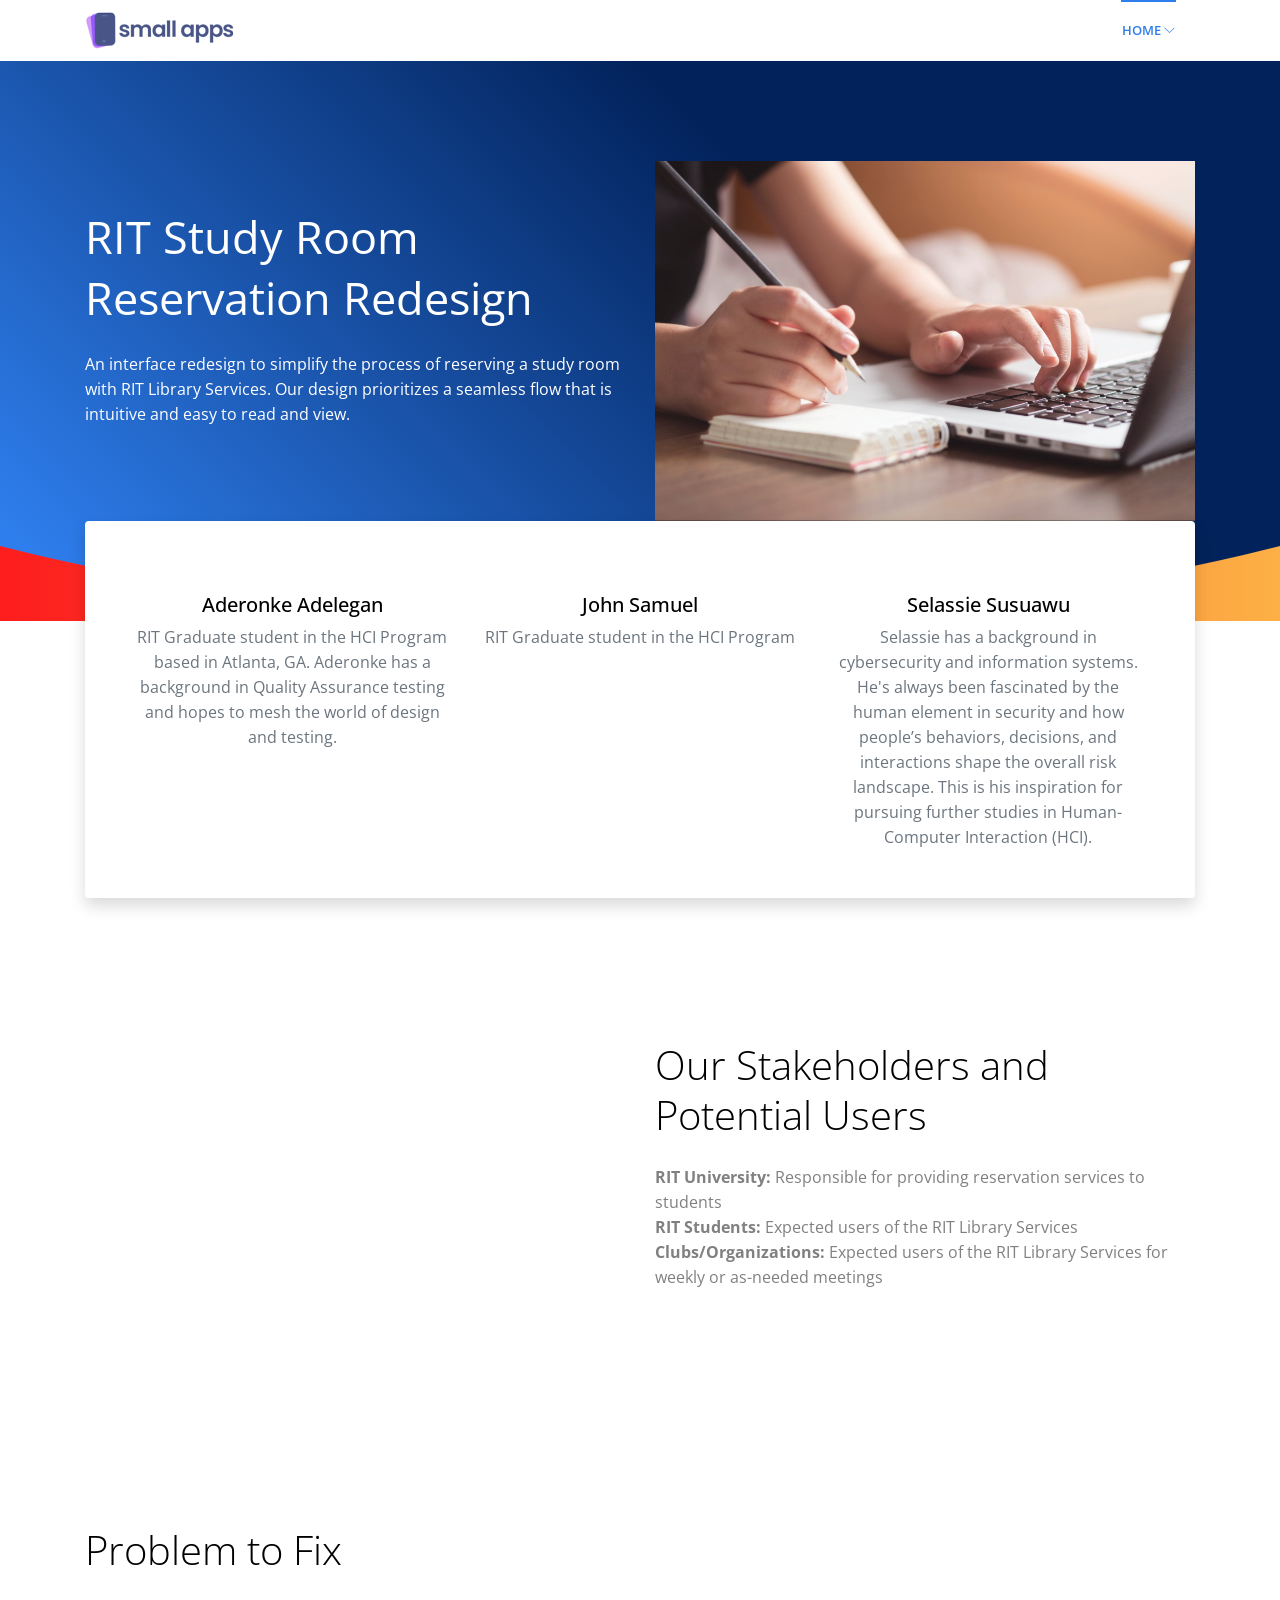
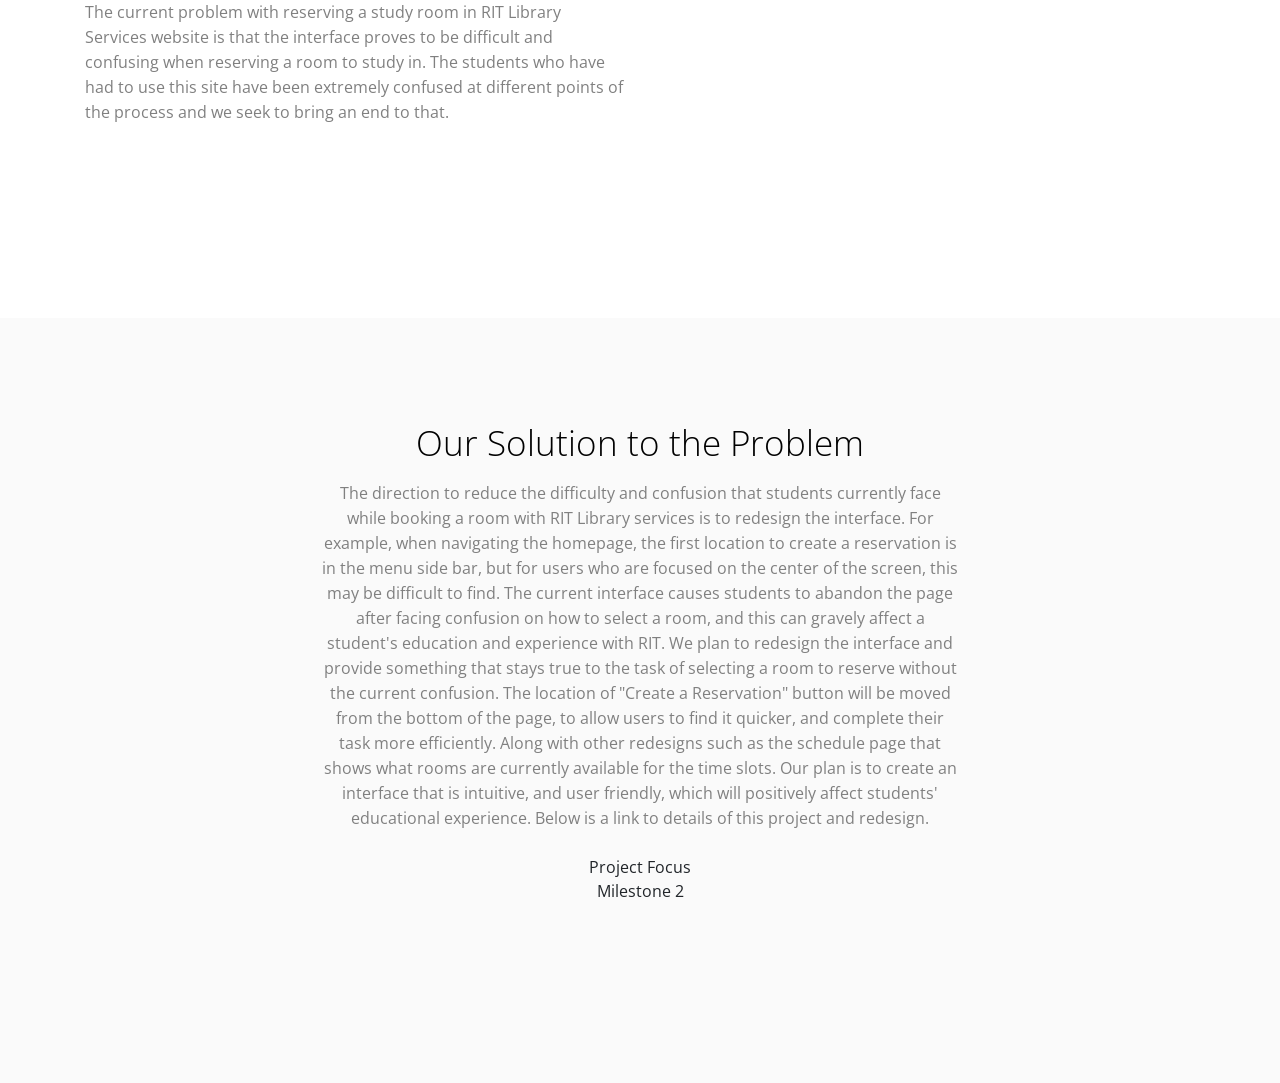
==== index.html @ 020a21c7 "Update index.html" ====
<!-- 
THEME: Small Apps | Bootstrap App Landing Template
VERSION: 1.0.0
AUTHOR: Themefisher

HOMEPAGE: https://themefisher.com/products/small-apps-free-app-landing-page-template/
DEMO: https://demo.themefisher.com/small-apps/
GITHUB: https://github.com/themefisher/Small-Apps-Bootstrap-App-Landing-Template

Get HUGO Version : https://themefisher.com/products/small-apps-hugo-app-landing-theme/

WEBSITE: https://themefisher.com
TWITTER: https://twitter.com/themefisher
FACEBOOK: https://www.facebook.com/themefisher
-->

<!DOCTYPE html>
<html lang="en">
<head>

  <!-- Basic Page Needs
  ================================================== -->
  <meta charset="utf-8">
  <title>Small Apps | Bootstrap App Landing Template</title>

  <!-- Mobile Specific Metas
  ================================================== -->
  <meta http-equiv="X-UA-Compatible" content="IE=edge">
  <meta name="description" content="Bootstrap App Landing Template">
  <meta name="viewport" content="width=device-width, initial-scale=1.0, maximum-scale=5.0">
  <meta name="author" content="Themefisher">
  <meta name="generator" content="Themefisher Small Apps Template v1.0">

  <!-- Favicon -->
  <link rel="shortcut icon" type="image/x-icon" href="images/favicon.png" />
  
  <!-- PLUGINS CSS STYLE -->
  <link rel="stylesheet" href="plugins/bootstrap/bootstrap.min.css">
  <link rel="stylesheet" href="plugins/themify-icons/themify-icons.css">
  <link rel="stylesheet" href="plugins/slick/slick.css">
  <link rel="stylesheet" href="plugins/slick/slick-theme.css">
  <link rel="stylesheet" href="plugins/fancybox/jquery.fancybox.min.css">
  <link rel="stylesheet" href="plugins/aos/aos.css">

  <!-- CUSTOM CSS -->
  <link href="css/style.css" rel="stylesheet">

</head> <!-- ← Close head tag properly -->

<body class="body-wrapper" data-spy="scroll" data-target=".privacy-nav">

<!-- NAVBAR -->
<nav class="navbar main-nav navbar-expand-lg px-2 px-sm-0 py-2 py-lg-0">
  <div class="container">
    <a class="navbar-brand" href="index.html"><img src="images/logo.png" alt="logo"></a>
    <button class="navbar-toggler" type="button" data-toggle="collapse" data-target="#navbarNav"
      aria-controls="navbarNav" aria-expanded="false" aria-label="Toggle navigation">
      <span class="ti-menu"></span>
    </button>

    <div class="collapse navbar-collapse" id="navbarNav">
      <ul class="navbar-nav ml-auto">
        <li class="nav-item dropdown active">
          <a class="nav-link dropdown-toggle" href="#" data-toggle="dropdown">Home
            <span><i class="ti-angle-down"></i></span>
          </a>
          <!-- Dropdown list -->
          <ul class="dropdown-menu">
            <li><a class="dropdown-item active" href="index.html">Homepage</a></li>
            <li><a class="dropdown-item" href="homepage-2.html">Project Focus</a></li>
            <li><a class="dropdown-item active3" href="homepage-3.html">Milestone 2</a></li>

			
          <ul class="dropdown-menu">
            <li><a class="dropdown-item" href="team.html">Team</a></li>
            <li><a class="dropdown-item" href="career.html">Career</a></li>
            <li><a class="dropdown-item" href="blog.html">Blog</a></li>
            <li><a class="dropdown-item" href="blog-single.html">Blog Single</a></li>
            <li><a class="dropdown-item" href="privacy-policy.html">Privacy</a></li>
            <li><a class="dropdown-item" href="FAQ.html">FAQ</a></li>
            <li><a class="dropdown-item" href="sign-in.html">Sign In</a></li>
            <li><a class="dropdown-item" href="sign-up.html">Sign Up</a></li>
            <li><a class="dropdown-item" href="404.html">404</a></li>
            <li><a class="dropdown-item" href="comming-soon.html">Coming Soon</a></li>

           
        <li class="nav-item"><a class="nav-link" href="about.html">About</a></li>
        <li class="nav-item"><a class="nav-link" href="contact.html">Contact</a></li>
      </ul>
    </div>
  </div>
</nav>

<!-- HERO SECTION -->
<style>
  .gradient-banner {
    background: linear-gradient(to right, #FD1D1D, #FCB045);
    color: white;
    padding: 100px 0;
    text-align: center;
  }
</style>

<section class="section gradient-banner">
  <div class="shapes-container">
    <!-- Shapes (for animation effects) -->
    <!-- ... Keep shapes here if needed -->
  </div>

  <div class="container">
    <div class="row align-items-center">
      <div class="col-md-6 order-2 order-md-1 text-center text-md-left">
        <h1 class="text-white mb-4"><b>RIT Study Room Reservation Redesign</b></h1>
        <p class="text-white mb-5">An interface redesign to simplify the process of reserving a study room with RIT Library Services. Our design prioritizes a seamless flow that is intuitive and easy to read and view.</p>
      </div>
      <div class="col-md-6 text-center order-1 order-md-2">
        <img class="img-fluid" src="images/laptop.jpg" alt="Laptop">
      </div>
    </div>
  </div>
</section>

<!-- ABOUT TEAM SECTION -->
<section class="section pt-0 position-relative pull-top">
  <div class="container">
    <div class="rounded shadow p-5 bg-white">
      <div class="row">
        <div class="col-lg-4 col-md-6 mt-5 mt-md-0 text-center">
          <h3 class="mt-4 text-capitalize h5">Aderonke Adelegan</h3>
          <p class="regular text-muted">RIT Graduate student in the HCI Program based in Atlanta, GA. Aderonke has a background in Quality Assurance testing and hopes to mesh the world of design and testing.</p>
        </div>
        <div class="col-lg-4 col-md-6 mt-5 mt-md-0 text-center">
          <h3 class="mt-4 text-capitalize h5">John Samuel</h3>
          <p class="regular text-muted">RIT Graduate student in the HCI Program</p>
        </div>
        <div class="col-lg-4 col-md-12 mt-5 mt-lg-0 text-center">
          <h3 class="mt-4 text-capitalize h5">Selassie Susuawu</h3>
          <p class="regular text-muted">Selassie has a background in cybersecurity and information systems. He's always been fascinated by the human element in security and how people’s behaviors, decisions, and interactions shape the overall risk landscape. This is his inspiration for pursuing further studies in Human-Computer Interaction (HCI).</p>
        </div>
      </div>
    </div>
  </div>
</section>

<!-- STAKEHOLDERS SECTION -->
<section class="feature section pt-0">
  <div class="container">
    <div class="row">
      <div class="col-lg-6 ml-auto justify-content-center">
        <div class="image-content" data-aos="fade-right">
          <img class="img-fluid" src="images/laptop.jpg" alt="Laptop">
        </div>
      </div>
      <div class="col-lg-6 mr-auto align-self-center">
        <div class="feature-content">
          <h2>Our Stakeholders and Potential Users</h2>
          <p class="desc">
            <b>RIT University:</b> Responsible for providing reservation services to students<br>
            <b>RIT Students:</b> Expected users of the RIT Library Services<br>
            <b>Clubs/Organizations:</b> Expected users of the RIT Library Services for weekly or as-needed meetings
          </p>
        </div>
      </div>
    </div>
  </div>
</section>

<!-- PROBLEM SECTION -->
<section class="feature section pt-0">
  <div class="container">
    <div class="row">
      <div class="col-lg-6 ml-auto align-self-center">
        <div class="feature-content">
          <h2>Problem to Fix</h2>
          <p>The current problem with reserving a study room in RIT Library Services website is that the interface proves to be difficult and confusing when reserving a room to study in. The students who have had to use this site have been extremely confused at different points of the process and we seek to bring an end to that.</p>
        </div>
      </div>
      <div class="col-lg-6">
        <div class="image-content" data-aos="fade-left">
          <img class="img-fluid" src="images/Problem-solving.jpg" alt="Problem solving">
        </div>
      </div>
    </div>
  </div>
</section>

<!-- SOLUTION SECTION -->
<section class="service section bg-gray">
  <div class="container-fluid p-0">
    <div class="row">
      <div class="col-lg-12">
        <div class="section-title">
          <h2>Our Solution to the Problem</h2>
          <p>
            The direction to reduce the difficulty and confusion that students currently face while booking a room with RIT Library services is to redesign the interface. For example, when navigating the homepage, the first location to create a reservation is in the menu side bar, but for users who are focused on the center of the screen, this may be difficult to find. The current interface causes students to abandon the page after facing confusion on how to select a room, and this can gravely affect a student's education and experience with RIT. We plan to redesign the interface and provide something that stays true to the task of selecting a room to reserve without the current confusion. The location of "Create a Reservation" button will be moved from the bottom of the page, to allow users to find it quicker, and complete their task more efficiently. Along with other redesigns such as the schedule page that shows what rooms are currently available for the time slots. Our plan is to create an interface that is intuitive, and user friendly, which will positively affect students' educational experience. Below is a link to details of this project and redesign.
          </p>
          <br>
          <a href="homepage-2.html">Project Focus</a><br>
          <a href="homepage-3.html">Milestone 2</a>
        </div>
      </div>
    </div>
  </div>
</section>

 
  <!-- JAVASCRIPTS -->
  <script src="plugins/jquery/jquery.min.js"></script>
  <script src="plugins/bootstrap/bootstrap.min.js"></script>
  <script src="plugins/slick/slick.min.js"></script>
  <script src="plugins/fancybox/jquery.fancybox.min.js"></script>
  <script src="plugins/syotimer/jquery.syotimer.min.js"></script>
  <script src="plugins/aos/aos.js"></script>
---- css/style.css ----
/*
THEME: Small Apps | Bootstrap App Landing Template
VERSION: 1.0.0
AUTHOR: Themefisher

HOMEPAGE: https://themefisher.com/products/small-apps-free-app-landing-page-template/
DEMO: https://demo.themefisher.com/small-apps/
GITHUB: https://github.com/themefisher/Small-Apps-Bootstrap-App-Landing-Template

Get HUGO Version : https://themefisher.com/products/small-apps-hugo-app-landing-theme/

WEBSITE: https://themefisher.com
TWITTER: https://twitter.com/themefisher
FACEBOOK: https://www.facebook.com/themefisher
*/
/*=== MEDIA QUERY ===*/
@import url("https://fonts.googleapis.com/css?family=Lora:400,400i|Open+Sans:300,400,600,700,800");
body {
  font-family: "Open Sans", sans-serif;
  -webkit-font-smoothing: antialiased;
}

h1, h2, h3, h4, h5, h6 {
  font-family: "Open Sans", sans-serif;
  color: #000;
  font-weight: 300;
}

h1 {
  font-size: 45px;
  line-height: 61px;
}

h2 {
  font-size: 40px;
  line-height: 50px;
}

h3 {
  font-size: 20px;
  line-height: 30px;
}

p, li, blockquote, label {
  font-size: 16px;
  letter-spacing: 0;
  line-height: 25px;
  color: #808080;
  margin-bottom: 0;
}

cite {
  font-size: 14px;
  font-style: normal;
}

.lora {
  font-family: "Lora", serif;
  font-style: italic;
}

.form-control::-webkit-input-placeholder {
  color: #808080;
  line-height: 25px;
  font-size: 16px;
}

ul.app-badge {
  margin-bottom: 60px;
}

ul.app-badge li a img {
  width: 150px;
  height: auto;
}

@media (max-width: 400px) {
  ul.app-badge li {
    margin-bottom: 10px;
  }
}

ul.post-tag {
  margin-bottom: 20px;
}

ul.post-tag li {
  font-size: 14px;
}

ul.post-tag li img {
  width: 25px;
  height: 25px;
  border-radius: 100%;
  margin-right: 5px;
}

ul.post-tag li a {
  font-size: 14px;
}

ul.post-tag li:last-child {
  margin-left: 25px;
}

ul.social-links {
  margin-bottom: 0;
}

ul.social-links li:first-child a {
  padding-left: 0;
}

ul.social-links li a {
  padding: 0 15px;
  display: block;
}

ul.social-links li a i {
  font-size: 20px;
  color: #000;
}

body {
  overflow-x: hidden;
}

.shadow, .service .service-box, .founder img, .team-sm .image img, .job-list .block, .privacy .block, .user-login .block .image img, .coming-soon .block .count-down .syotimer-cell {
  box-shadow: 0 7px 20px 0 rgba(0, 0, 0, 0.08);
}

.overlay:before {
  content: '';
  background: rgba(105, 140, 230, 0.1);
  position: absolute;
  top: 0;
  left: 0;
  right: 0;
  bottom: 0;
}

a {
  font-size: inherit;
  color: inherit;
}

a:focus,
a:hover {
  color: #2e7eed;
  text-decoration: none;
}

.bg-gray {
  background: #fafafa;
}

.bg-blue {
  background: #2e7eed;
}

.bg-1 {
  background: url(../images/background/promo-video-back.jpg) fixed no-repeat;
  background-size: cover;
}

.bg-coming-soon {
  background: url(../images/background/comming-soon.jpg) fixed no-repeat;
  background-size: cover;
  background-position: bottom;
}

.section {
  padding: 100px 0;
}

.section-title {
  text-align: center;
  margin-bottom: 80px;
}

.section-title h2 {
  font-size: 35px;
  margin-bottom: 13px;
}

.section-title p {
  width: 50%;
  margin: 0 auto;
}

@media (max-width: 480px) {
  .section-title p {
    width: 100%;
  }
}

.page-title {
  text-align: center;
}

.video {
  position: relative;
}

.video:before {
  border-radius: 3px;
}

.video img {
  width: 100%;
  border-radius: 8px;
}

.video .video-button {
  position: absolute;
  left: 0;
  top: 0;
  display: flex;
  justify-content: center;
  align-items: center;
  width: 100%;
  height: 100%;
}

.video .video-box a {
  width: 100%;
  height: 100%;
  display: flex;
  justify-content: center;
  align-items: center;
}

.video .video-box a i {
  height: 125px;
  width: 125px;
  font-size: 40px;
  background: #2e7eed;
  border-radius: 100%;
  color: #fff;
  line-height: 125px;
  text-align: center;
}

@media (max-width: 992px) {
  .video .video-box a i {
    height: 80px;
    width: 80px;
    line-height: 80px;
    font-size: 22px;
  }
}

.video .video-box a iframe {
  width: 100%;
  height: 100%;
}

.form-control.main {
  background: #fff;
  padding: 15px 20px;
  height: 48px;
  margin-bottom: 20px;
  border: 1px solid #cccccc;
  font-size: 14px;
}

.form-control.main:focus {
  border: 1px solid #2e7eed;
  box-shadow: none;
}

textarea.form-control.main {
  height: initial;
}

.form-control::-webkit-input-placeholder {
  color: #808080;
  font-size: 14px;
}

.left {
  overflow: hidden;
}

.left img {
  margin-left: -40px;
}

@media (max-width: 768px) {
  .left img {
    margin-left: 0;
    margin-bottom: 30px;
  }
}

.right {
  overflow: hidden;
}

.right img {
  margin-left: 40px;
}

@media (max-width: 768px) {
  .right img {
    margin-left: 0;
  }
}

.hide-overflow, .service {
  overflow: hidden;
}

.nav-up {
  top: -70px;
}

button:focus,
.slick-slide:focus {
  outline: 0;
}

.btn {
  text-transform: uppercase;
}

.btn-download {
  padding: 20px 35px;
  font-size: 14px;
  background: #fff;
  color: #2e7eed;
}

.btn-download span {
  margin-left: 5px;
  font-size: 20px;
}

.btn-main {
  padding: 25px 45px;
  border-radius: 3px;
  background: #2e7eed;
  color: #fff;
  outline: none;
}

.btn-main:hover {
  color: #fff;
}

.btn-main:focus {
  color: #fff;
  box-shadow: none;
}

.btn-main-md {
  padding: 17px 38px;
  border-radius: 3px;
  background: #2e7eed;
  color: #fff;
  outline: none;
}

.btn-main-md:hover {
  color: #fff;
}

.btn-main-md:focus {
  color: #fff;
  box-shadow: none;
}

.btn-main-sm {
  padding: 15px 35px;
  border-radius: 3px;
  background: #2e7eed;
  color: #fff;
  outline: none;
  font-size: 14px;
}

.btn-main-sm:hover {
  color: #fff;
}

.btn-main-sm:focus {
  color: #fff;
  box-shadow: none;
}

.btn-white {
  background: white;
  color: #2e7eed;
}

.btn-rounded-icon {
  border-radius: 100px;
  color: #fff;
  border: 1px solid #fff;
  padding: 13px 50px;
}

.main-nav {
  background: #fff;
  z-index: 1;
}

.main-nav .navbar-brand {
  padding: 0;
}

.main-nav .navbar-nav .nav-item {
  position: relative;
  font-family: "Open Sans", sans-serif;
}

.main-nav .navbar-nav .nav-item .nav-link {
  position: relative;
  text-align: center;
  font-size: 13px;
  text-transform: uppercase;
  font-weight: 600;
  color: #000;
  padding-left: 20px;
  padding-right: 20px;
  line-height: 45px;
}

@media (max-width: 992px) {
  .main-nav .navbar-nav .nav-item .nav-link {
    line-height: 25px;
  }
}

.main-nav .navbar-nav .nav-item .nav-link span i {
  font-size: 11px;
}

.main-nav .navbar-nav .nav-item.active .nav-link {
  color: #2e7eed;
}

.main-nav .navbar-nav .nav-item.active .nav-link:before {
  content: '';
  background: #2e7eed;
  width: 60%;
  height: 2px;
  position: absolute;
  top: 0;
  left: 20%;
}

@media (max-width: 992px) {
  .main-nav .navbar-nav .nav-item.active .nav-link:before {
    display: none;
  }
}

.main-nav .dropdown {
  position: relative;
}

.main-nav .dropdown .open > a,
.main-nav .dropdown .open > a:focus,
.main-nav .dropdown .open > a:hover {
  background: transparent;
}

.main-nav .dropdown.full-width .dropdown-menu {
  left: 0 !important;
  right: 0 !important;
}

@media (max-width: 992px) {
  .main-nav .dropdown {
    -webkit-transform: none;
            transform: none;
    left: auto;
    position: relative;
    text-align: center;
  }
}

.main-nav .dropdown .dropdown-menu {
  border-radius: 0;
  padding: 0;
  border: 0;
  box-shadow: 0 8px 30px rgba(0, 0, 0, 0.05);
  display: none;
  margin-top: 0;
}

.main-nav .dropdown .dropdown-menu.show {
  display: block;
}

@media (max-width: 992px) {
  .main-nav .dropdown .dropdown-menu {
    text-align: center;
    float: left !important;
    width: 100%;
    margin: 0;
  }
}

.main-nav .dropdown .dropdown-menu .dropdown-item {
  font-size: 13px;
  padding: 3px 22px;
  transition: .3s ease;
}

.main-nav .dropdown .dropdown-menu .dropdown-item.active, .main-nav .dropdown .dropdown-menu .dropdown-item.focus, .main-nav .dropdown .dropdown-menu .dropdown-item:focus, .main-nav .dropdown .dropdown-menu .dropdown-item:hover {
  background-color: transparent;
  color: #2e7eed;
}

.main-nav .dropdown .dropdown-menu li:first-child {
  margin-top: 10px;
}

.main-nav .dropdown .dropdown-menu li:last-child {
  margin-bottom: 10px;
}

@media (min-width: 992px) {
  .main-nav .dropdown .dropdown-menu {
    position: absolute;
    display: block;
    visibility: hidden;
    opacity: 0;
    -webkit-transform: translateY(10px);
            transform: translateY(10px);
    transition: visibility 0.2s, opacity 0.2s, -webkit-transform 500ms cubic-bezier(0.43, 0.26, 0.11, 0.99);
    transition: visibility 0.2s, opacity 0.2s, transform 500ms cubic-bezier(0.43, 0.26, 0.11, 0.99);
    transition: visibility 0.2s, opacity 0.2s, transform 500ms cubic-bezier(0.43, 0.26, 0.11, 0.99), -webkit-transform 500ms cubic-bezier(0.43, 0.26, 0.11, 0.99);
  }
  .main-nav .dropdown:hover > .dropdown-menu {
    opacity: 1;
    visibility: visible;
    color: #777;
    -webkit-transform: translateY(0px);
            transform: translateY(0px);
  }
}

.dropdown-submenu.active > a,
.dropdown-submenu:hover > a {
  color: #2e7eed;
}

.dropleft .dropdown-menu,
.dropright .dropdown-menu {
  margin: 0;
}

.dropdown-toggle::after {
  display: none;
}

.dropleft .dropdown-toggle::before,
.dropright .dropdown-toggle::after {
  font-weight: bold;
  font-family: "themify";
  border: 0;
  font-size: 8px;
  vertical-align: 1px;
}

.dropleft .dropdown-toggle::before {
  content: "\e64a";
  margin-right: 5px;
}

.dropright .dropdown-toggle::after {
  content: "\e649";
  margin-left: 5px;
}

.navbar-toggler:focus,
.navbar-toggler:hover {
  outline: none;
}

.footer-main {
  padding: 92px 0;
  background: #1a1b1f;
}

@media (max-width: 768px) {
  .footer-main {
    padding: 50px 0;
  }
}

.footer-main .block img {
  margin-bottom: 20px;
}

.footer-main .block img #small-Apps {
  fill: red;
}

.footer-main .block ul.social-icon li a {
  text-decoration: none;
  display: block;
  width: 38px;
  height: 38px;
  border-radius: 100%;
  background: #3f3f43;
  color: #fff;
  text-align: center;
  line-height: 38px;
}

@media (max-width: 768px) {
  .footer-main .block {
    margin-bottom: 40px;
  }
}

.footer-main .block-2 h6 {
  font-weight: bold;
  font-size: 14px;
  text-transform: uppercase;
  color: #fff;
  margin-bottom: 25px;
}

.footer-main .block-2 ul {
  padding: 0;
}

.footer-main .block-2 ul li {
  margin-bottom: 10px;
  list-style: none;
}

.footer-main .block-2 ul li a {
  font-size: 14px;
  color: #6f6f71;
  transition: .2s ease;
}

.footer-main .block-2 ul li a:hover {
  color: #fff;
}

.footer-classic {
  background: #fafafa;
  text-align: center;
  padding: 110px 0;
}

.footer-classic ul.social-icons {
  margin-bottom: 30px;
}

@media (max-width: 480px) {
  .footer-classic ul.social-icons li {
    margin-bottom: 10px;
  }
}

.footer-classic ul.social-icons li a {
  padding: 0 20px;
  display: block;
}

.footer-classic ul.social-icons li a i {
  font-size: 25px;
  color: #000;
}

.footer-classic ul.footer-links li a {
  padding: 0 10px;
  display: block;
  font-weight: bold;
  text-transform: uppercase;
  font-size: 14px;
  color: #000;
}

.scroll-top-to {
  position: fixed;
  right: 20px;
  bottom: 50px;
  width: 40px;
  height: 40px;
  line-height: 40px;
  text-align: center;
  background: #2e7eed;
  color: #fff;
  transition: 0.3s;
  z-index: 999556;
  cursor: pointer;
  display: none;
}

.scroll-top-to:hover {
  background: #333;
}

@media (max-width: 768px) {
  .scroll-top-to {
    bottom: 15px;
    right: 15px;
    width: 35px;
    height: 35px;
    line-height: 35px;
  }
}

.call-to-action-app {
  text-align: center;
}

.call-to-action-app h2,
.call-to-action-app p,
.call-to-action-app a {
  color: #fff !important;
}

.call-to-action-app p {
  margin-bottom: 60px;
}

.call-to-action-app ul li {
  margin: 10px;
}

@media (max-width: 480px) {
  .call-to-action-app ul li {
    margin-left: 0;
    margin-bottom: 10px;
  }
}

.call-to-action-app ul li:first-child {
  margin-left: 0;
}

.call-to-action-app ul li a i {
  font-size: 20px;
  margin-right: 5px;
}

.cta-hire {
  background: #FAFAFA;
}

.cta-hire p {
  width: 65%;
  margin: 0 auto;
}

.cta-hire h2,
.cta-hire p {
  margin-bottom: 20px;
}

.cta-community {
  margin-bottom: 50px;
  padding: 40px 100px;
}

@media (max-width: 992px) {
  .cta-community {
    padding: 40px;
  }
}

.jd-modal .modal-content {
  padding: 25px;
  text-align: left;
  background: #fafafa;
}

.jd-modal .modal-content .modal-header .modal-title {
  color: #000;
}

.jd-modal .modal-content .modal-body .block-2 {
  display: flex;
  margin-bottom: 70px;
}

.jd-modal .modal-content .modal-body .block-2 .title {
  width: 30%;
}

.jd-modal .modal-content .modal-body .block-2 .title p {
  color: #000;
}

.jd-modal .modal-content .modal-body .block-2 .details {
  width: 70%;
}

.jd-modal .modal-content .modal-body .block-2 .details ul {
  padding-left: 0;
  margin: 0;
}

.jd-modal .modal-content .modal-body .block-2 .details ul li {
  list-style: none;
  margin-bottom: 5px;
}

.jd-modal .modal-content .modal-body .block-2 .details ul li span {
  padding-right: 5px;
  color: #000;
}

.jd-modal .modal-content .modal-body .form-title {
  margin-bottom: 30px;
}

.banner {
  padding: 100px 0;
}

.banner .block h1 {
  margin-bottom: 13px;
}

.banner .block p {
  font-size: 20px;
  margin-bottom: 30px;
}

.banner .block .video {
  width: 80%;
  margin: 0 auto;
}

@media (max-width: 768px) {
  .banner .block .video {
    width: 100%;
  }
}

.banner .block ul.clients-logo {
  margin-top: 30px;
}

.banner .block ul.clients-logo li {
  margin-left: 30px;
}

@media (max-width: 480px) {
  .banner .block ul.clients-logo li {
    margin-bottom: 20px;
  }
}

.banner .block ul.clients-logo li:first-child {
  margin-left: 0;
}

.slider {
  padding: 180px 0 300px;
  text-align: center;
  position: relative;
  overflow: hidden;
}

.slider .block {
  position: relative;
}

.slider .block h1,
.slider .block h3 {
  color: #fff;
}

.slider .block .download {
  margin-top: 20px;
}

.slider .block .image-content {
  text-align: center;
}

.slider .block .image-content img {
  margin-top: 100px;
  margin-bottom: -200px;
}

.slider:before {
  content: '';
  position: absolute;
  bottom: 0;
  right: 0;
  border-bottom: 290px solid #fff;
  border-left: 2000px solid transparent;
  width: 0;
}

.services .service-block {
  background: #fff;
  padding: 30px 40px;
  margin-bottom: 30px;
  border-radius: 5px;
}

.services .service-block:last-child {
  margin-bottom: 0;
}

@media (max-width: 480px) {
  .services .service-block:last-child {
    margin-bottom: 30px;
  }
}

.services .service-block h3 {
  line-height: 30px;
  text-transform: capitalize;
  font-size: 16px;
  font-weight: 500;
}

.services .service-block i {
  font-size: 30px;
  color: #2e7eed;
  margin-bottom: 15px;
  display: inline-block;
}

.services .service-block p {
  margin-bottom: 0;
  font-size: 14px;
  line-height: 20px;
}

.services .app-preview {
  display: flex;
  justify-content: center !important;
}

.services .app-preview img {
  height: 500px;
  width: auto;
}

@media (max-width: 992px) {
  .services .col-lg-4.m-auto {
    display: none;
  }
}

@media (max-width: 768px) {
  .service .service-thumb {
    width: 80%;
    margin: 0 auto;
  }
}

.service .service-box {
  padding: 20px;
  background: #fff;
  border-radius: 4px;
}

@media (max-width: 768px) {
  .service .service-box {
    width: 80%;
    margin: 0 auto;
  }
}

.service .service-box .service-item {
  text-align: center;
  padding: 10px;
  margin: 20px 0;
}

.service .service-box .service-item i {
  font-size: 20px;
  color: #2e7eed;
  display: inline-block;
  margin-bottom: 10px;
}

.service .service-box .service-item p {
  font-size: 14px;
}

.feature .feature-content h2,
.feature .feature-content p {
  margin-bottom: 25px;
}

@media (max-width: 768px) {
  .feature .feature-content h2,
  .feature .feature-content p {
    text-align: center;
  }
}

@media (max-width: 768px) {
  .feature .testimonial {
    text-align: center;
  }
}

.feature .testimonial p {
  font-family: "Lora", serif;
  margin-bottom: 10px;
  font-style: italic;
  color: #242424;
}

.feature .testimonial ul.meta li {
  font-size: 12px;
  margin-right: 10px;
}

.feature .testimonial ul.meta li img {
  height: 40px;
  width: 40px;
  border-radius: 100%;
}

@media (max-width: 480px) {
  .app-features .app-feature {
    margin-bottom: 30px;
  }
}

.app-features .app-explore {
  display: flex;
  justify-content: center !important;
  margin-bottom: 40px;
}

.banner-full .image {
  display: flex;
  justify-content: center;
}

.banner-full .image img {
  height: 625px;
}

@media (max-width: 768px) {
  .banner-full .image {
    margin-bottom: 30px;
  }
}

@media (max-width: 768px) {
  .banner-full .block {
    text-align: center;
  }
}

.banner-full .block .logo {
  margin-bottom: 40px;
}

.banner-full .block h1 {
  margin-bottom: 40px;
}

.banner-full .block p {
  font-size: 20px;
  margin-bottom: 50px;
}

.banner-full .block .app {
  margin-bottom: 20px;
}

.video-promo {
  padding: 150px 0;
}

.video-promo .content-block {
  width: 60%;
  margin: 0 auto;
  text-align: center;
}

.video-promo .content-block h2 {
  font-size: 30px;
  color: #fff;
}

.video-promo .content-block p {
  margin-bottom: 30px;
}

.video-promo .content-block a i.video {
  height: 125px;
  width: 125px;
  background: #2e7eed;
  display: inline-block;
  font-size: 40px;
  color: #fff;
  text-align: center;
  line-height: 125px;
  border-radius: 100%;
}

.video-promo .content-block a:focus {
  outline: 0;
}

.testimonial .testimonial-slider .item {
  padding-bottom: 10px;
}

.testimonial .testimonial-slider .item .block {
  padding: 40px;
  text-align: center;
  margin: 10px;
  border-radius: 5px;
}

.testimonial .testimonial-slider .item .block .image {
  margin-top: 30px;
  margin-bottom: 5px;
  width: 100%;
  display: flex;
  justify-content: center;
}

@media (max-width: 768px) {
  .testimonial .testimonial-slider .item .block .image {
    flex-grow: 1;
  }
}

.testimonial .testimonial-slider .item .block .image img {
  height: 40px;
  width: 40px;
  border-radius: 100%;
}

.testimonial .testimonial-slider .item .block p {
  font-family: "Lora", serif;
  font-style: italic;
  color: #888888;
}

.testimonial .testimonial-slider .item .block cite {
  font-style: normal;
  font-size: 14px;
  color: #161616;
}

.testimonial .testimonial-slider .owl-dots .owl-dot:hover span {
  background: #2e7eed;
}

.testimonial .testimonial-slider .owl-dots .owl-dot.active span {
  background: #2e7eed;
}

/* homepage 3 */
.gradient-banner {
  padding: 100px 0 170px;
  position: relative;
  overflow: hidden;
}

.gradient-banner::before {
  position: absolute;
  content: '';
  bottom: 0;
  left: 50%;
  -webkit-transform: translateX(-50%);
          transform: translateX(-50%);
  width: 200%;
  height: 200%;
  border-radius: 50%;
  background-image: linear-gradient(45deg, #009EC5 0%, #2e7eed 20%, #02225B 50%);
}

.pull-top {
  margin-top: -100px;
}

.shapes-container {
  position: absolute;
  overflow: hidden;
  top: 0;
  left: 0;
  right: 0;
  bottom: 0;
}

.shapes-container .shape {
  position: absolute;
}

.shapes-container .shape::before {
  content: '';
  top: 0;
  bottom: 0;
  left: 0;
  right: 0;
  background-color: rgba(255, 255, 255, 0.1);
  -webkit-transform: rotate(-35deg);
          transform: rotate(-35deg);
  position: absolute;
  border-radius: 50px;
}

.shapes-container .shape:nth-child(1) {
  top: 2%;
  left: 11%;
  width: 400px;
  height: 70px;
}

.shapes-container .shape:nth-child(2) {
  top: 14%;
  left: 18%;
  width: 200px;
  height: 15px;
}

.shapes-container .shape:nth-child(3) {
  top: 80%;
  left: 4%;
  width: 300px;
  height: 60px;
}

.shapes-container .shape:nth-child(4) {
  top: 85%;
  left: 15%;
  width: 100px;
  height: 10px;
}

.shapes-container .shape:nth-child(5) {
  top: 5%;
  left: 50%;
  width: 300px;
  height: 25px;
}

.shapes-container .shape:nth-child(6) {
  top: 4%;
  left: 52%;
  width: 200px;
  height: 5px;
}

.shapes-container .shape:nth-child(7) {
  top: 80%;
  left: 70%;
  width: 200px;
  height: 5px;
}

.shapes-container .shape:nth-child(8) {
  top: 55%;
  left: 95%;
  width: 200px;
  height: 5px;
}

.shapes-container .shape:nth-child(9) {
  top: 50%;
  left: 90%;
  width: 300px;
  height: 50px;
}

.shapes-container .shape:nth-child(10) {
  top: 30%;
  left: 60%;
  width: 500px;
  height: 55px;
}

.shapes-container .shape:nth-child(11) {
  top: 60%;
  left: 60%;
  width: 200px;
  height: 5px;
}

.shapes-container .shape:nth-child(12) {
  top: 35%;
  left: 75%;
  width: 200px;
  height: 5px;
}

.shapes-container .shape:nth-child(13) {
  top: 90%;
  left: 40%;
  width: 300px;
  height: 45px;
}

.shapes-container .shape:nth-child(14) {
  top: 54%;
  left: 75%;
  width: 200px;
  height: 5px;
}

.shapes-container .shape:nth-child(15) {
  top: 50%;
  left: 90%;
  width: 200px;
  height: 5px;
}

.shapes-container .shape:nth-child(16) {
  top: 50%;
  left: 81%;
  width: 100px;
  height: 5px;
}

.zindex-1 {
  z-index: 1;
}

hr {
  display: block;
  height: 2px;
  border: 0;
  border-top: 2px solid #2e7eed;
  margin: 1em 0;
  padding: 0;
}

.icon-box {
  height: 80px;
  width: 80px;
  text-align: center;
  background: #2e7eed;
}

.icon-box i {
  line-height: 80px;
  font-size: 30px;
}

.founder {
  margin-bottom: 30px;
}

.founder img {
  border-radius: 5px;
  margin-bottom: 25px;
}

.founder h2 {
  font-size: 30px;
  line-height: 30px;
}

.founder cite {
  font-size: 14px;
  font-style: normal;
}

.founder p {
  margin-top: 10px;
  font-size: 14px;
  margin-bottom: 20px;
}

.team-sm {
  margin-bottom: 30px;
}

.team-sm .image {
  position: relative;
  overflow: hidden;
  margin-bottom: 30px;
}

.team-sm .image img {
  border-radius: 5px;
}

.team-sm .image .social-links {
  position: absolute;
  background: #2e7eed;
  left: 0;
  right: 0;
  text-align: center;
  width: calc(100% - 80px);
  margin: 0 40px;
  border-radius: 4px;
  opacity: 0;
  -webkit-transform: translate3d(0, 10px, 0);
          transform: translate3d(0, 10px, 0);
  transition: 0.3s;
  bottom: 20px;
}

.team-sm .image .social-links ul {
  margin-bottom: 0;
}

.team-sm .image .social-links ul li a {
  display: block;
  padding: 15px;
}

.team-sm .image .social-links ul li a i {
  font-size: 20px;
  color: #fff;
}

.team-sm .image:hover .social-links {
  opacity: 1;
  -webkit-transform: translate3d(0, 0, 0);
          transform: translate3d(0, 0, 0);
}

.team-sm h3 {
  margin-bottom: 0;
}

.team-sm cite {
  font-size: 14px;
  font-style: normal;
}

.team-sm p {
  margin-top: 15px;
}

.featured-article {
  padding: 0 0 50px 0;
}

.featured-article article.featured {
  display: flex;
}

@media (max-width: 768px) {
  .featured-article article.featured {
    flex-wrap: wrap;
  }
}

.featured-article article.featured .image {
  flex-basis: 100%;
  padding: 20px;
}

.featured-article article.featured .image img {
  width: 100%;
  border-radius: 8px;
}

@media (max-width: 768px) {
  .featured-article article.featured .image {
    margin-bottom: 20px;
  }
}

.featured-article article.featured .content {
  margin-left: 30px;
  flex-basis: 100%;
  align-self: center;
}

@media (max-width: 768px) {
  .featured-article article.featured .content {
    text-align: center;
  }
}

.featured-article article.featured .content h2 {
  margin-bottom: 20px;
}

.featured-article article.featured .content h2 a {
  font-size: 30px;
  color: #000;
  display: inline-block;
}

.featured-article article.featured .content h2 a:hover {
  color: #2e7eed;
}

.featured-article article.featured .content p {
  margin-bottom: 25px;
}

.post-sm {
  margin-bottom: 40px;
}

.post-sm .post-thumb {
  margin-bottom: 15px;
  overflow: hidden;
}

.post-sm .post-thumb img {
  transition: .3s ease;
}

.post-sm .post-title {
  margin-bottom: 15px;
}

.post-sm .post-title h3 a {
  color: #000;
  font-size: 20px;
}

.post-sm .post-title h3 a:hover {
  color: #2e7eed;
}

.post-sm:hover .post-thumb img {
  -webkit-transform: scale(1.3);
          transform: scale(1.3);
}

.blog-single .single-post {
  padding-bottom: 70px;
}

.blog-single .single-post .post-body .feature-image {
  margin-bottom: 30px;
}

.blog-single .single-post .post-body .feature-image img {
  width: 100%;
}

.blog-single .single-post .post-body p {
  margin-bottom: 20px;
}

.blog-single .single-post .post-body .quote {
  padding: 30px 0;
  width: 80%;
  margin: 0 auto;
}

@media (max-width: 768px) {
  .blog-single .single-post .post-body .quote {
    width: 80%;
  }
}

.blog-single .single-post .post-body .quote blockquote {
  color: #000;
  padding: 10px 0 10px 30px;
  text-align: left;
  font-size: 30px;
  line-height: 40px;
  border-left: 6px solid #666666;
}

.blog-single .single-post .post-body .post-image {
  width: 60%;
  margin: 0 auto;
  margin-bottom: 20px;
}

.blog-single .about-author h2 {
  padding-bottom: 15px;
  border-bottom: 1px solid #cccccc;
  margin-bottom: 30px;
  font-size: 30px;
}

@media (max-width: 480px) {
  .blog-single .about-author h2 {
    text-align: center;
  }
}

@media (max-width: 480px) {
  .blog-single .about-author .media {
    flex-wrap: wrap;
  }
}

@media (max-width: 480px) {
  .blog-single .about-author .media .image {
    flex-grow: 1;
    width: 100%;
    display: flex;
    justify-content: center;
  }
}

.blog-single .about-author .media .image img {
  width: 150px;
  height: 150px;
  border-radius: 100%;
}

.blog-single .about-author .media .media-body {
  margin-left: 40px;
}

@media (max-width: 480px) {
  .blog-single .about-author .media .media-body {
    flex-grow: 1;
    width: 100%;
    text-align: center;
    margin-left: 0;
    margin-top: 20px;
  }
}

.blog-single .about-author .media .media-body p {
  margin-bottom: 15px;
}

.related-articles .title {
  margin-bottom: 20px;
}

.related-articles .title h2 {
  font-size: 30px;
}

.pagination-nav {
  display: flex;
  justify-content: center;
}

.pagination-nav ul.pagination {
  padding-top: 30px;
}

.pagination-nav ul.pagination li {
  margin-right: 10px;
}

.pagination-nav ul.pagination li a {
  border-radius: 3px;
  padding: 0;
  height: 50px;
  width: 50px;
  line-height: 50px;
  text-align: center;
  border-color: transparent;
  box-shadow: 0px 1px 3px 0px rgba(0, 0, 0, 0.1);
  color: #808080;
  transition: .3s ease-in;
}

.pagination-nav ul.pagination li a:hover {
  background-color: #2e7eed;
  color: #fff;
  border-color: transparent;
}

.pagination-nav ul.pagination .active a {
  background-color: #2e7eed;
  color: #fff;
  border-color: transparent;
}

@media (max-width: 480px) {
  .about .content {
    text-align: center;
  }
}

.about .content h2 {
  margin-bottom: 20px;
  text-transform: capitalize;
}

.about .about-slider .item {
  padding: 20px;
}

.about .about-slider .owl-dots .owl-dot:hover span {
  background: #2e7eed;
}

.about .about-slider .owl-dots .owl-dot.active span {
  background: #2e7eed;
}

.create-stories .block img {
  width: 100%;
  margin-bottom: 20px;
}

.create-stories .block h3 {
  margin-bottom: 10px;
}

@media (max-width: 768px) {
  .create-stories .block {
    margin-bottom: 30px;
  }
}

.quotes .quote-slider h2 {
  font-size: 50px;
}

.quotes .quote-slider cite {
  margin-left: 150px;
  font-style: normal;
}

.clients {
  padding: 50px 0;
}

.clients h3 {
  margin-bottom: 30px;
}

.clients .client-slider .slick-track {
  display: flex;
  align-items: center;
}

.clients .client-slider img {
  max-width: 80%;
}

.investors .block {
  margin-bottom: 30px;
}

.investors .block .image {
  margin-bottom: 20px;
}

.investors .block .image img {
  width: 100%;
  border-radius: 8px;
}

.investors .block h3 {
  margin-bottom: 0;
  line-height: 1;
}

.investors .block p {
  font-size: 14px;
}

.hover-zoom {
  overflow: hidden;
  border-radius: 8px;
}

.hover-zoom img {
  transition: .3s ease;
}

.hover-zoom:hover img {
  -webkit-transform: scale(1.2);
          transform: scale(1.2);
}

.error-page {
  position: fixed;
  height: 100%;
  width: 100%;
}

.error-page .center {
  height: 100%;
  display: flex;
  justify-content: center;
  align-items: center;
}

.error-page .center .block h1 {
  font-size: 200px;
  font-weight: 400;
  line-height: 266px;
  font-family: "Lora", serif;
}

.error-page .center .block p {
  margin-bottom: 50px;
}

.career-featured .block {
  display: flex;
}

@media (max-width: 768px) {
  .career-featured .block {
    flex-wrap: wrap;
  }
}

.career-featured .block .content {
  flex-basis: 100%;
  align-self: center;
}

@media (max-width: 768px) {
  .career-featured .block .content {
    flex-grow: 1;
    width: 100%;
    margin-bottom: 30px;
    text-align: center;
  }
}

.career-featured .block .content h2 {
  margin-bottom: 30px;
}

.career-featured .block .video {
  justify-content: center;
  align-self: center;
  flex-basis: 100%;
  margin-left: 10px;
}

@media (max-width: 768px) {
  .career-featured .block .video {
    flex-grow: 1;
    width: 100%;
  }
}

.company-fun-facts h2 {
  margin-bottom: 60px;
}

.company-fun-facts .fun-fact {
  margin-bottom: 20px;
  text-align: center;
}

.company-fun-facts .fun-fact i {
  font-size: 25px;
  display: inline-block;
  margin-bottom: 10px;
  line-height: 60px;
  height: 60px;
  width: 60px;
  border: 1px solid #000;
  border-radius: 100%;
}

.gallery .image {
  cursor: pointer;
}

.job-list .block {
  padding: 50px 80px;
  background: #fff;
}

.job-list .block h2 {
  margin-bottom: 40px;
  font-size: 30px;
}

.job-list .block .job {
  padding: 50px 10px;
  display: flex;
}

@media (max-width: 768px) {
  .job-list .block .job {
    display: block;
    text-align: center;
  }
}

.job-list .block .job:not(:last-child) {
  border-bottom: 1px solid #cccccc;
}

@media (max-width: 480px) {
  .job-list .block .job {
    flex-wrap: wrap;
  }
}

.job-list .block .job .content {
  flex-basis: 100%;
}

.job-list .block .job .content h3 {
  margin-bottom: 0;
}

.job-list .block .job .apply-button {
  flex-basis: 100%;
  align-self: center;
  text-align: right;
}

@media (max-width: 768px) {
  .job-list .block .job .apply-button {
    margin-top: 20px;
    text-align: center;
  }
}

.faq .block {
  padding: 50px;
}

@media (max-width: 480px) {
  .faq .block {
    padding: 30px;
  }
}

.faq .block .faq-item {
  margin-bottom: 40px;
}

.faq .block .faq-item .faq-item-title {
  margin-bottom: 30px;
}

.faq .block .faq-item .faq-item-title h2 {
  font-size: 30px;
  border-bottom: 1px solid #cccccc;
}

.faq .block .faq-item .faq-item-title:last-child {
  margin-bottom: 0;
}

.faq .block .faq-item .item .item-link {
  position: relative;
  padding: 10px 0 10px 18px;
  padding-left: 25px;
}

.faq .block .faq-item .item .item-link a {
  font-size: 20px;
  color: #000;
}

.faq .block .faq-item .item .item-link a span {
  margin-right: 5px;
}

.faq .block .faq-item .item .item-link:before {
  font-family: 'themify';
  content: "\e64b";
  position: absolute;
  left: 0;
  font-weight: 600;
  font-size: 15px;
  top: 15px;
}

.faq .block .faq-item .item .accordion-block {
  background: #fafafa;
}

.faq .block .faq-item .item .accordion-block p {
  padding: 20px;
}

.privacy .privacy-nav {
  position: -webkit-sticky;
  position: sticky;
  top: 15px;
  background: #fafafa;
  padding: 30px 0;
  display: flex;
  justify-content: center;
}

.privacy .privacy-nav ul {
  padding-left: 0;
  margin-bottom: 0;
}

.privacy .privacy-nav ul li {
  list-style: none;
}

.privacy .privacy-nav ul li a {
  font-size: 16px;
  color: #757575;
  padding: 10px 0;
  font-weight: bold;
  display: block;
}

@media (max-width: 768px) {
  .privacy .privacy-nav ul li a {
    font-size: 16px;
    padding: 5px 0;
  }
}

.privacy .privacy-nav ul li a.active {
  color: #000;
}

@media (max-width: 768px) {
  .privacy .privacy-nav {
    margin-bottom: 30px;
  }
}

.privacy .block {
  background: #fff;
  padding: 40px 50px;
}

.privacy .block .policy-item {
  padding-bottom: 40px;
}

.privacy .block .policy-item .title {
  margin-bottom: 20px;
}

.privacy .block .policy-item .title h3 {
  border-bottom: 1px solid #cccccc;
  padding-bottom: 15px;
}

.privacy .block .policy-item .policy-details p {
  margin-bottom: 20px;
}

.user-login {
  height: 100%;
  width: 100%;
}

.user-login .block {
  display: flex;
}

@media (max-width: 768px) {
  .user-login .block {
    flex-wrap: wrap;
  }
}

.user-login .block .image {
  flex-basis: 100%;
  margin-right: 40px;
}

@media (max-width: 768px) {
  .user-login .block .image {
    flex-grow: 1;
    text-align: center;
    margin-bottom: 30px;
    margin-right: 0;
  }
}

.user-login .block .image img {
  border-radius: 8px;
}

.user-login .block .content {
  flex-basis: 100%;
  align-self: center;
  padding: 50px;
  border: 1px solid #cccccc;
  border-radius: 4px;
}

@media (max-width: 768px) {
  .user-login .block .content {
    flex-grow: 1;
  }
}

.user-login .block .content .logo {
  margin-bottom: 80px;
}

@media (max-width: 992px) {
  .user-login .block .content .logo {
    margin-bottom: 40px;
  }
}

.user-login .block .content .title-text {
  margin-bottom: 35px;
}

.user-login .block .content .title-text h3 {
  padding-bottom: 20px;
  border-bottom: 1px solid #cccccc;
}

.user-login .block .content .new-acount {
  margin-top: 20px;
}

.user-login .block .content .new-acount p, .user-login .block .content .new-acount a {
  font-size: 14px;
}

.user-login .block .content .new-acount p a {
  color: #000;
}

.coming-soon {
  color: #000;
  padding: 120px 0;
  min-height: 100vh;
}

@media (max-width: 992px) {
  .coming-soon {
    padding: 80px 0;
  }
}

.coming-soon .block h3 {
  color: #808080;
}

.coming-soon .block .count-down {
  margin-top: 70px;
}

@media (max-width: 768px) {
  .coming-soon .block .count-down {
    margin-top: 40px;
  }
}

.coming-soon .block .count-down .syotimer-cell {
  min-width: 200px;
  padding: 45px 0;
  margin-right: 30px;
  margin-bottom: 20px;
  background: #fff;
  display: inline-block;
}

@media (max-width: 768px) {
  .coming-soon .block .count-down .syotimer-cell {
    min-width: 180px;
    padding: 35px 0;
  }
}

.coming-soon .block .count-down .syotimer-cell .syotimer-cell__value {
  font-size: 65px;
  line-height: 80px;
  text-align: center;
  position: relative;
  font-weight: bold;
}

.coming-soon .block .count-down .syotimer-cell .syotimer-cell__unit {
  font-size: 20px;
  color: #6c6c6c;
  text-transform: uppercase;
  font-weight: normal;
}

.address .block .address-block {
  text-align: center;
}

.address .block .address-block .icon {
  margin-bottom: 25px;
  display: flex;
  justify-content: center;
}

.address .block .address-block .icon i {
  display: block;
  height: 100px;
  width: 100px;
  background: #fafafa;
  border-radius: 100%;
  font-size: 45px;
  text-align: center;
  line-height: 100px;
}

.google-map {
  position: relative;
}

.google-map #map_canvas {
  height: 500px;
  width: 100%;
}

@media (max-width: 768px) {
  .google-map #map_canvas {
    height: 350px;
  }
}

/*# sourceMappingURL=style.css.map */
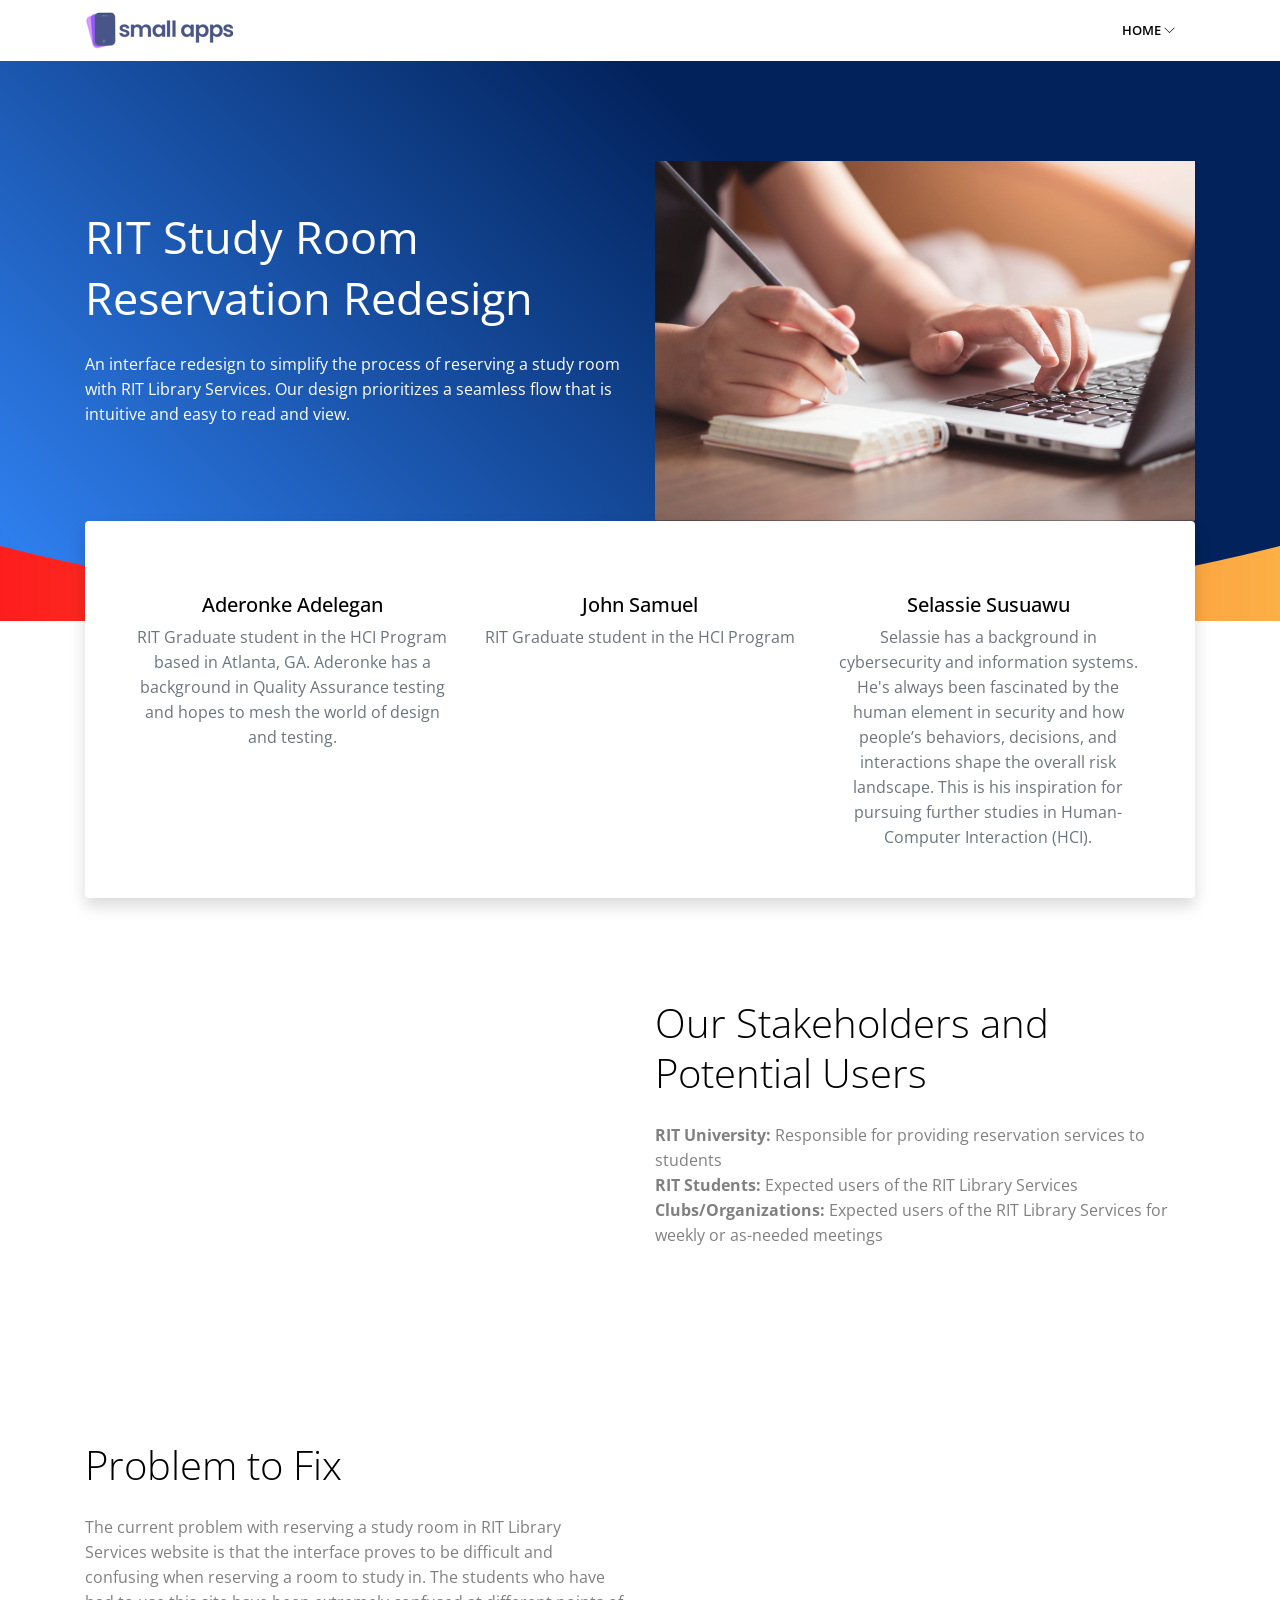
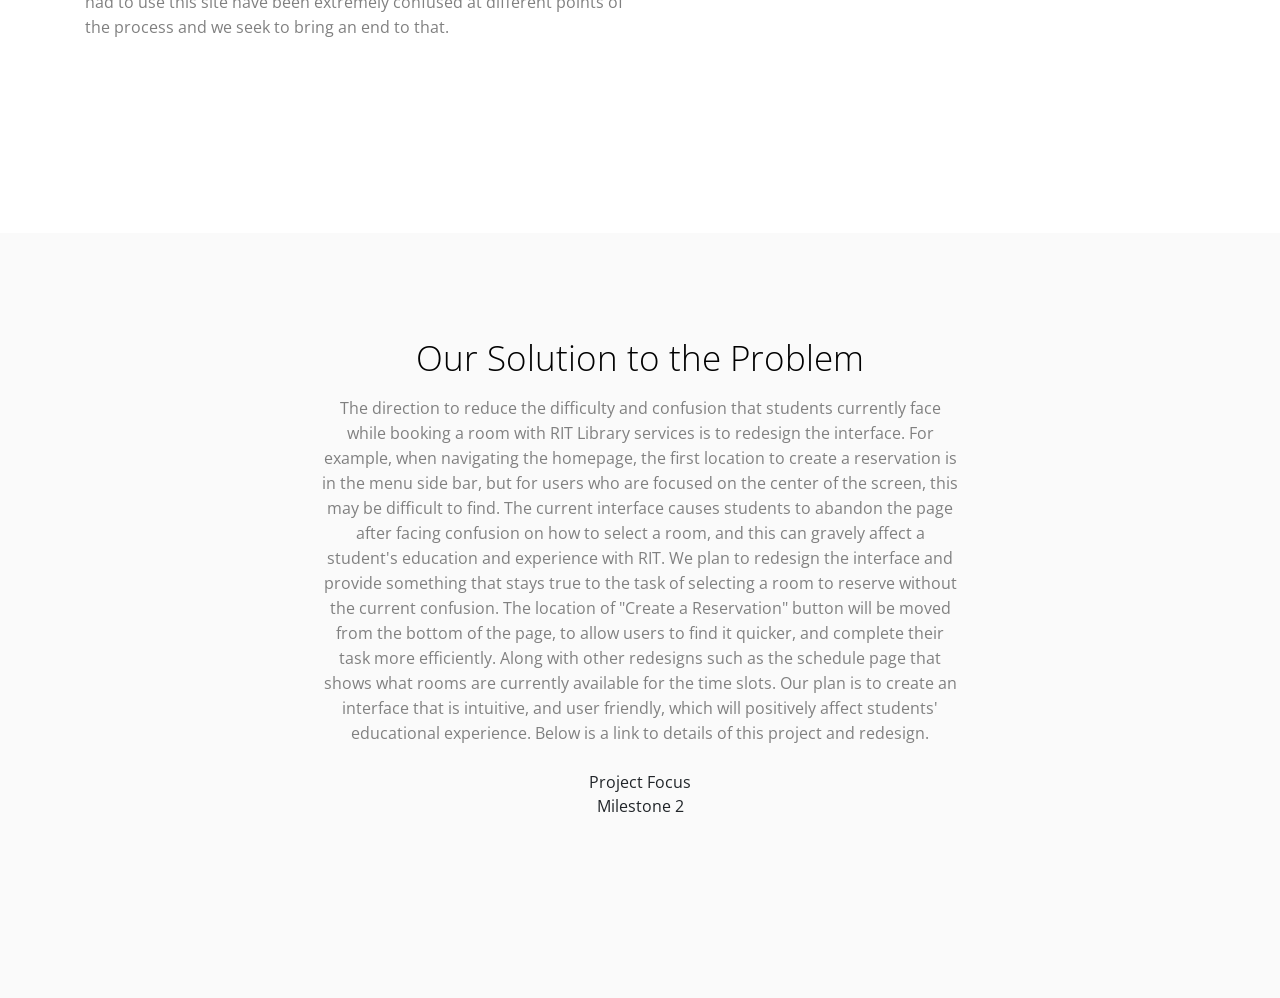
==== commit 8f88eaf8: "Update index.html" ====
--- a/index.html
+++ b/index.html
@@ -31,9 +31,7 @@
   <meta name="author" content="Themefisher">
   <meta name="generator" content="Themefisher Small Apps Template v1.0">
 
-  <!-- Favicon -->
-  <link rel="shortcut icon" type="image/x-icon" href="images/favicon.png" />
-  
+
   <!-- PLUGINS CSS STYLE -->
   <link rel="stylesheet" href="plugins/bootstrap/bootstrap.min.css">
   <link rel="stylesheet" href="plugins/themify-icons/themify-icons.css">
@@ -49,7 +47,7 @@
 
 <body class="body-wrapper" data-spy="scroll" data-target=".privacy-nav">
 
-<!-- NAVBAR -->
+
 <nav class="navbar main-nav navbar-expand-lg px-2 px-sm-0 py-2 py-lg-0">
   <div class="container">
     <a class="navbar-brand" href="index.html"><img src="images/logo.png" alt="logo"></a>
@@ -57,18 +55,20 @@
       aria-controls="navbarNav" aria-expanded="false" aria-label="Toggle navigation">
       <span class="ti-menu"></span>
     </button>
-
     <div class="collapse navbar-collapse" id="navbarNav">
       <ul class="navbar-nav ml-auto">
-        <li class="nav-item dropdown active">
+        <li class="nav-item dropdown @@home">
           <a class="nav-link dropdown-toggle" href="#" data-toggle="dropdown">Home
             <span><i class="ti-angle-down"></i></span>
           </a>
           <!-- Dropdown list -->
+              <!-- Dropdown list -->
           <ul class="dropdown-menu">
             <li><a class="dropdown-item active" href="index.html">Homepage</a></li>
             <li><a class="dropdown-item" href="homepage-2.html">Project Focus</a></li>
             <li><a class="dropdown-item active3" href="homepage-3.html">Milestone 2</a></li>
+			<li><a class="dropdown-item active4" href="team.html">Data Modeling</a></li>  
+			<li><a class="dropdown-item active5" href="blog-single.html">User Requirements</a></li>  
 
 			
           <ul class="dropdown-menu">
@@ -91,6 +91,7 @@
   </div>
 </nav>
 
+
 <!-- HERO SECTION -->
 <style>
   .gradient-banner {
@@ -148,7 +149,7 @@
     <div class="row">
       <div class="col-lg-6 ml-auto justify-content-center">
         <div class="image-content" data-aos="fade-right">
-          <img class="img-fluid" src="images/laptop.jpg" alt="Laptop">
+          <img class="img-fluid" src="images/lib.png" alt="Laptop">
         </div>
       </div>
       <div class="col-lg-6 mr-auto align-self-center">
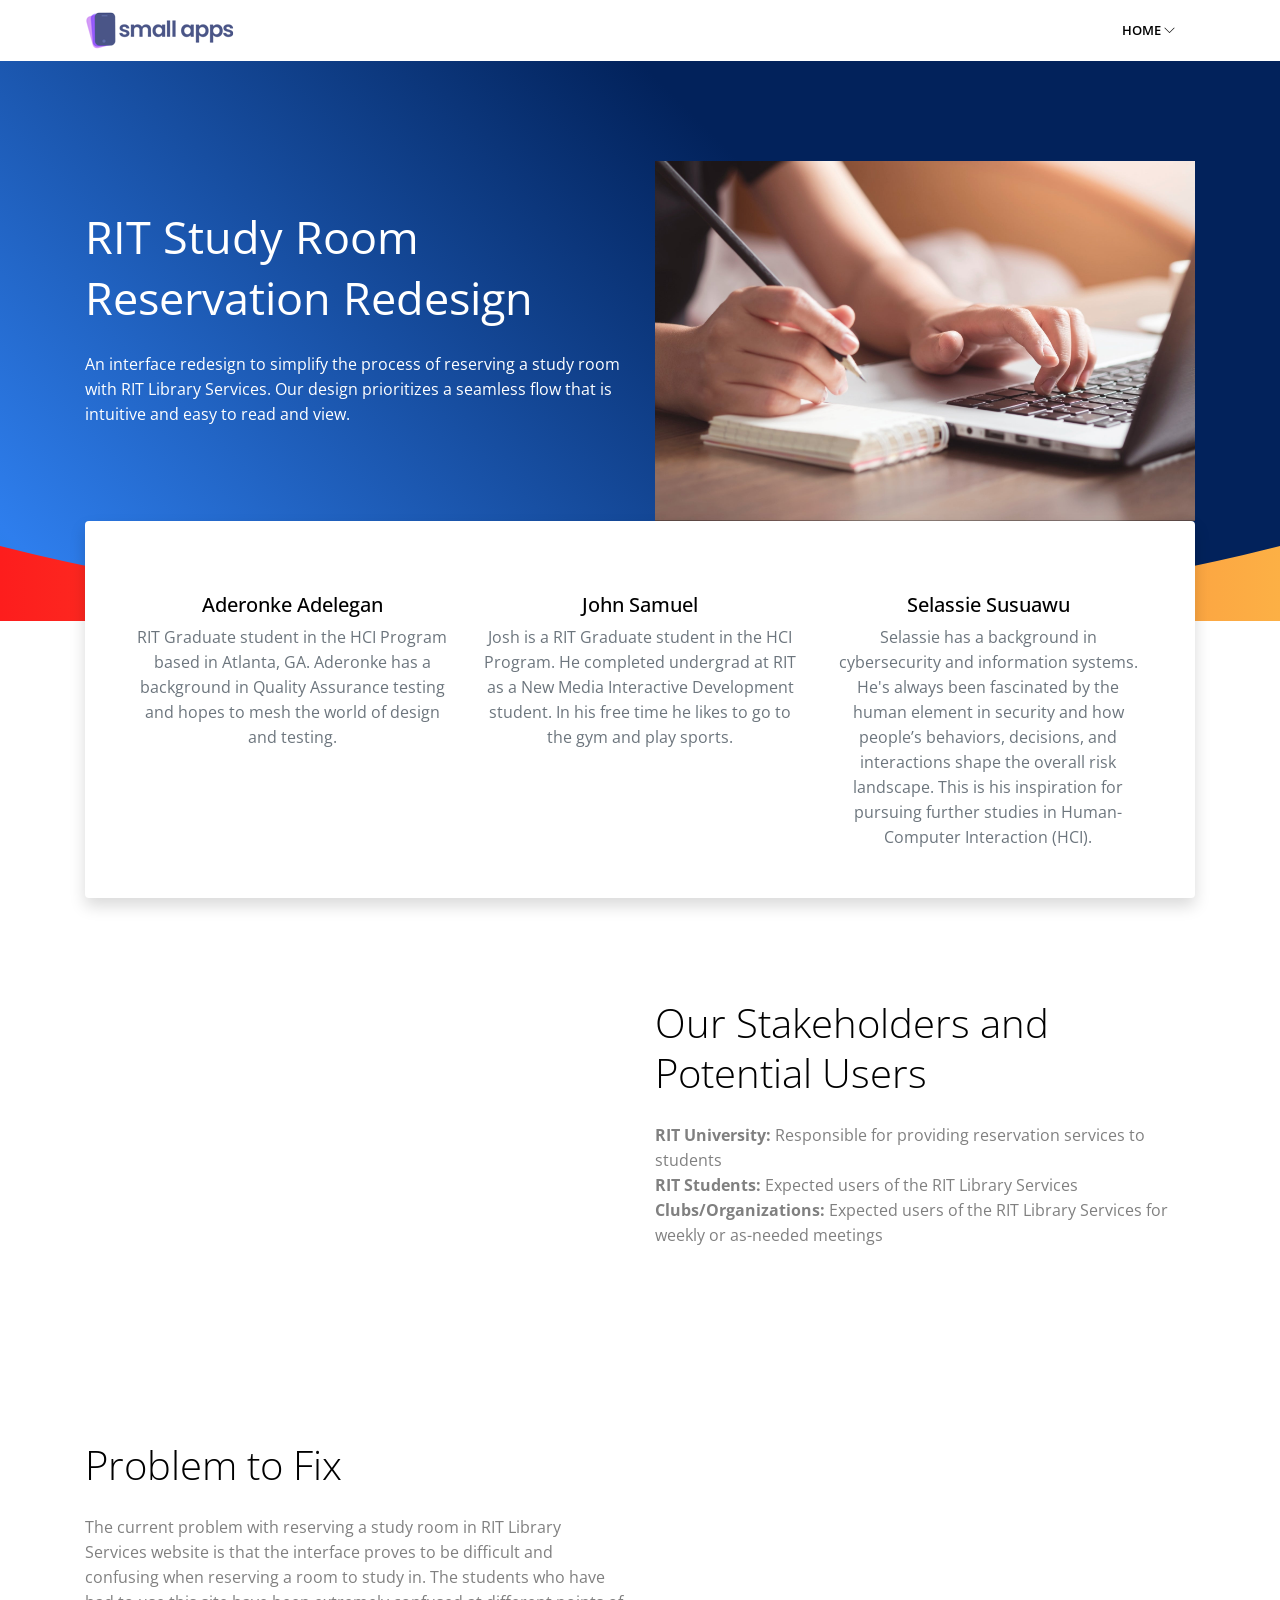
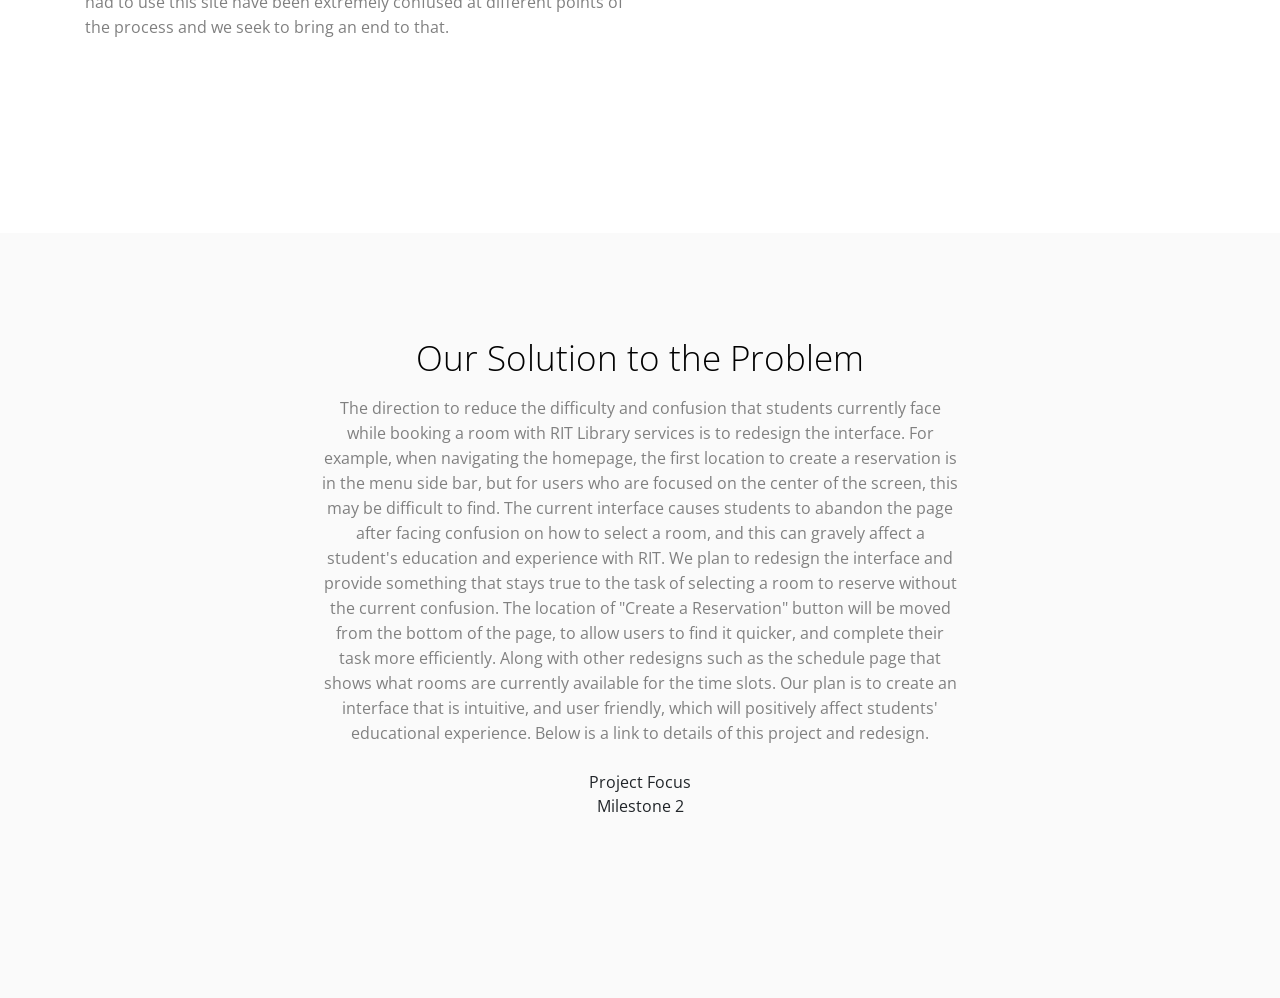
==== commit a3f38fda: "Update index.html" ====
--- a/index.html
+++ b/index.html
@@ -132,7 +132,7 @@
         </div>
         <div class="col-lg-4 col-md-6 mt-5 mt-md-0 text-center">
           <h3 class="mt-4 text-capitalize h5">John Samuel</h3>
-          <p class="regular text-muted">RIT Graduate student in the HCI Program</p>
+          <p class="regular text-muted">Josh is a RIT Graduate student in the HCI Program. He completed undergrad at RIT as a New Media Interactive Development student. In his free time he likes to go to the gym and play sports.</p>
         </div>
         <div class="col-lg-4 col-md-12 mt-5 mt-lg-0 text-center">
           <h3 class="mt-4 text-capitalize h5">Selassie Susuawu</h3>
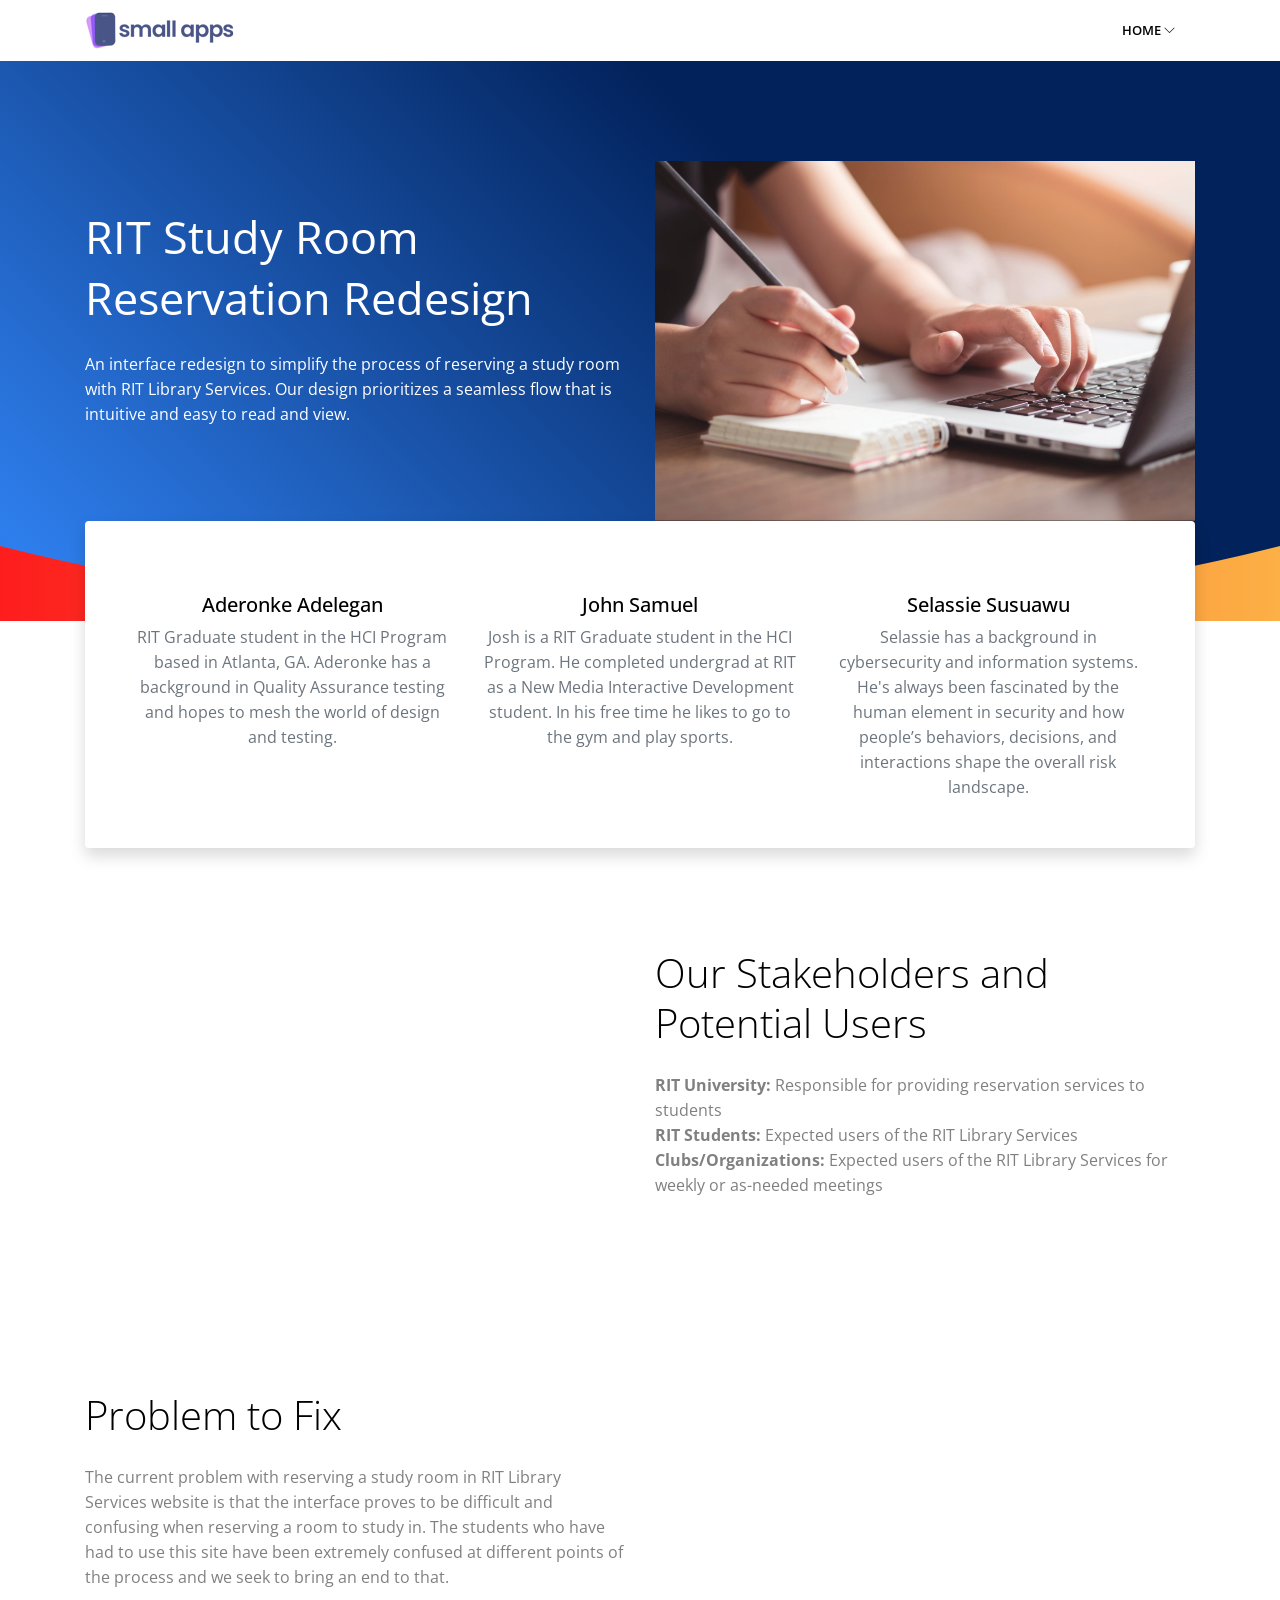
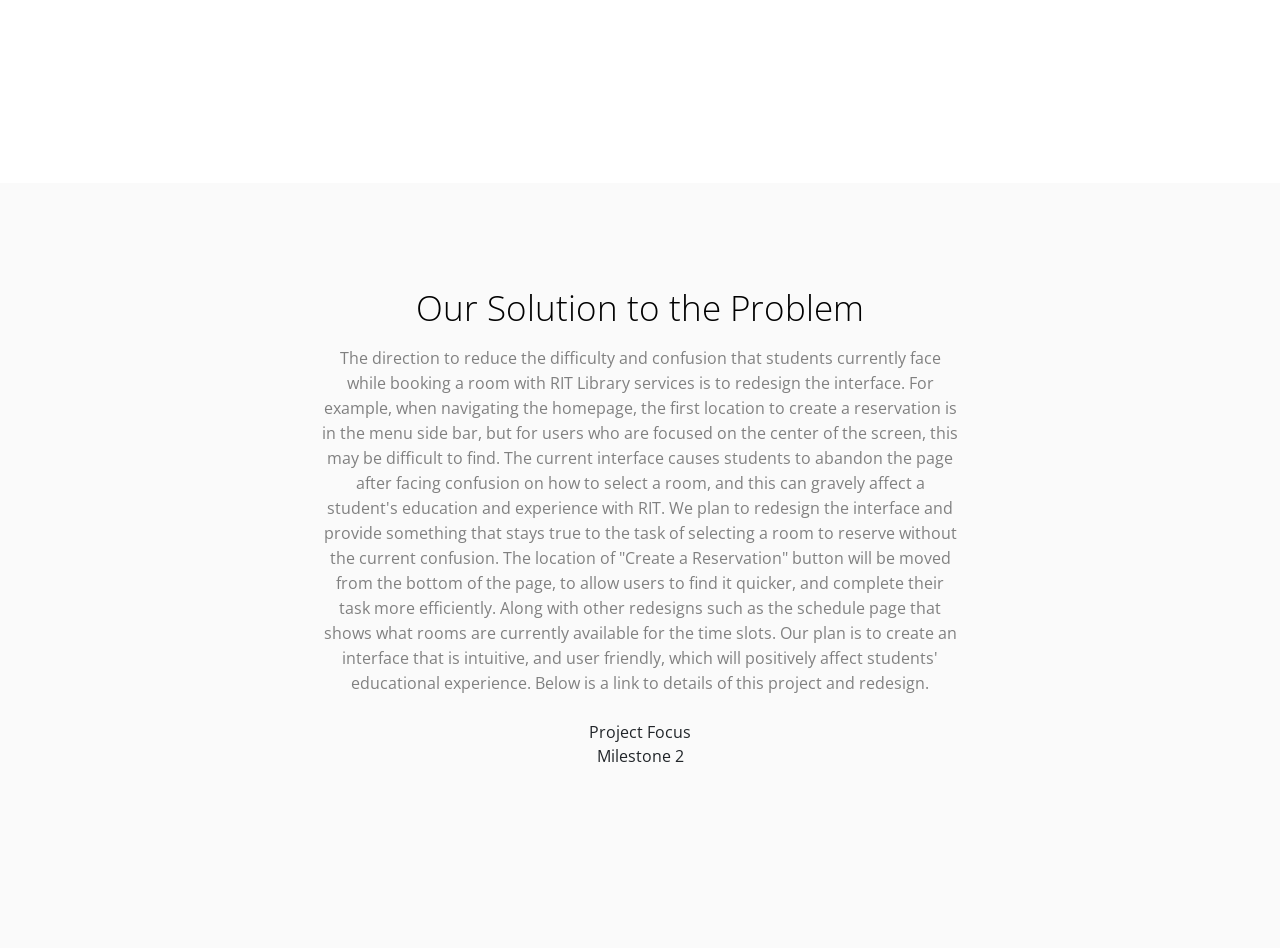
==== commit f3a628f0: "Update index.html" ====
--- a/index.html
+++ b/index.html
@@ -136,7 +136,7 @@
         </div>
         <div class="col-lg-4 col-md-12 mt-5 mt-lg-0 text-center">
           <h3 class="mt-4 text-capitalize h5">Selassie Susuawu</h3>
-          <p class="regular text-muted">Selassie has a background in cybersecurity and information systems. He's always been fascinated by the human element in security and how people’s behaviors, decisions, and interactions shape the overall risk landscape. This is his inspiration for pursuing further studies in Human-Computer Interaction (HCI).</p>
+          <p class="regular text-muted">Selassie has a background in cybersecurity and information systems. He's always been fascinated by the human element in security and how people’s behaviors, decisions, and interactions shape the overall risk landscape.</p>
         </div>
       </div>
     </div>
